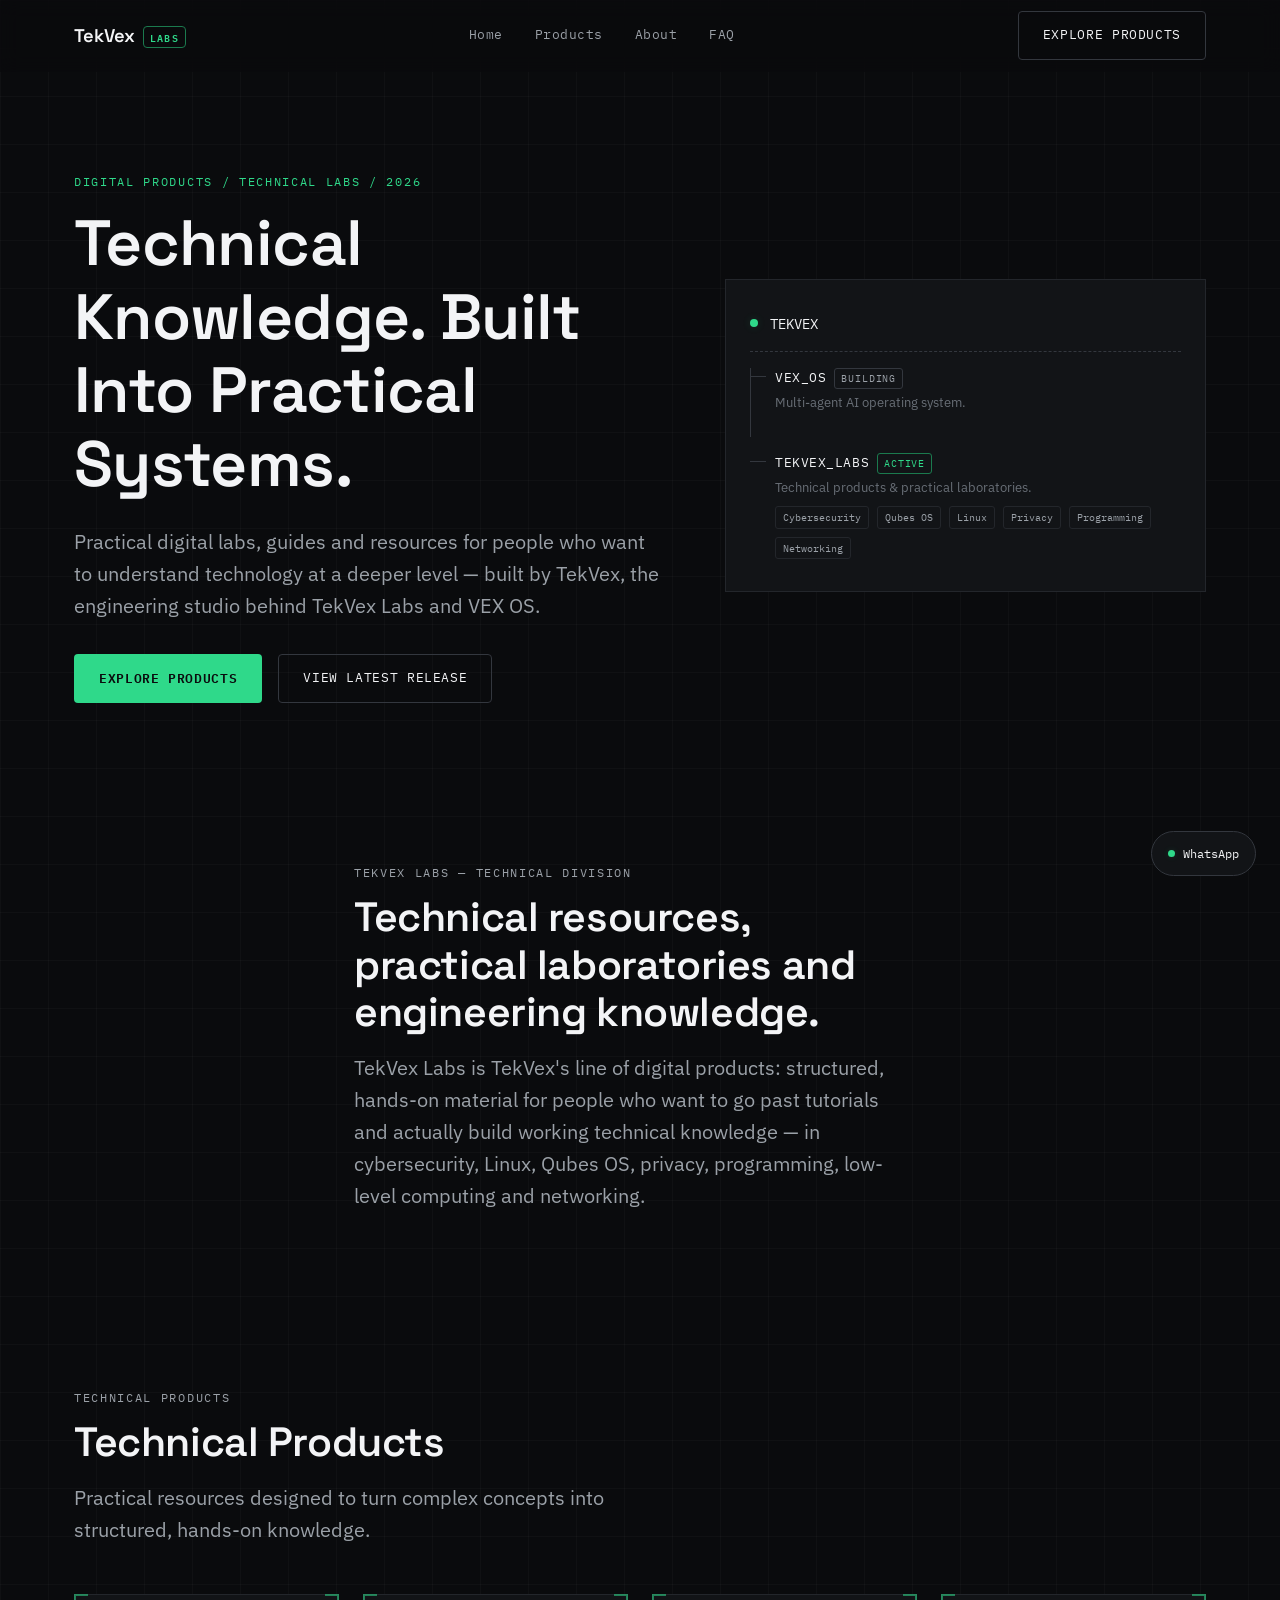
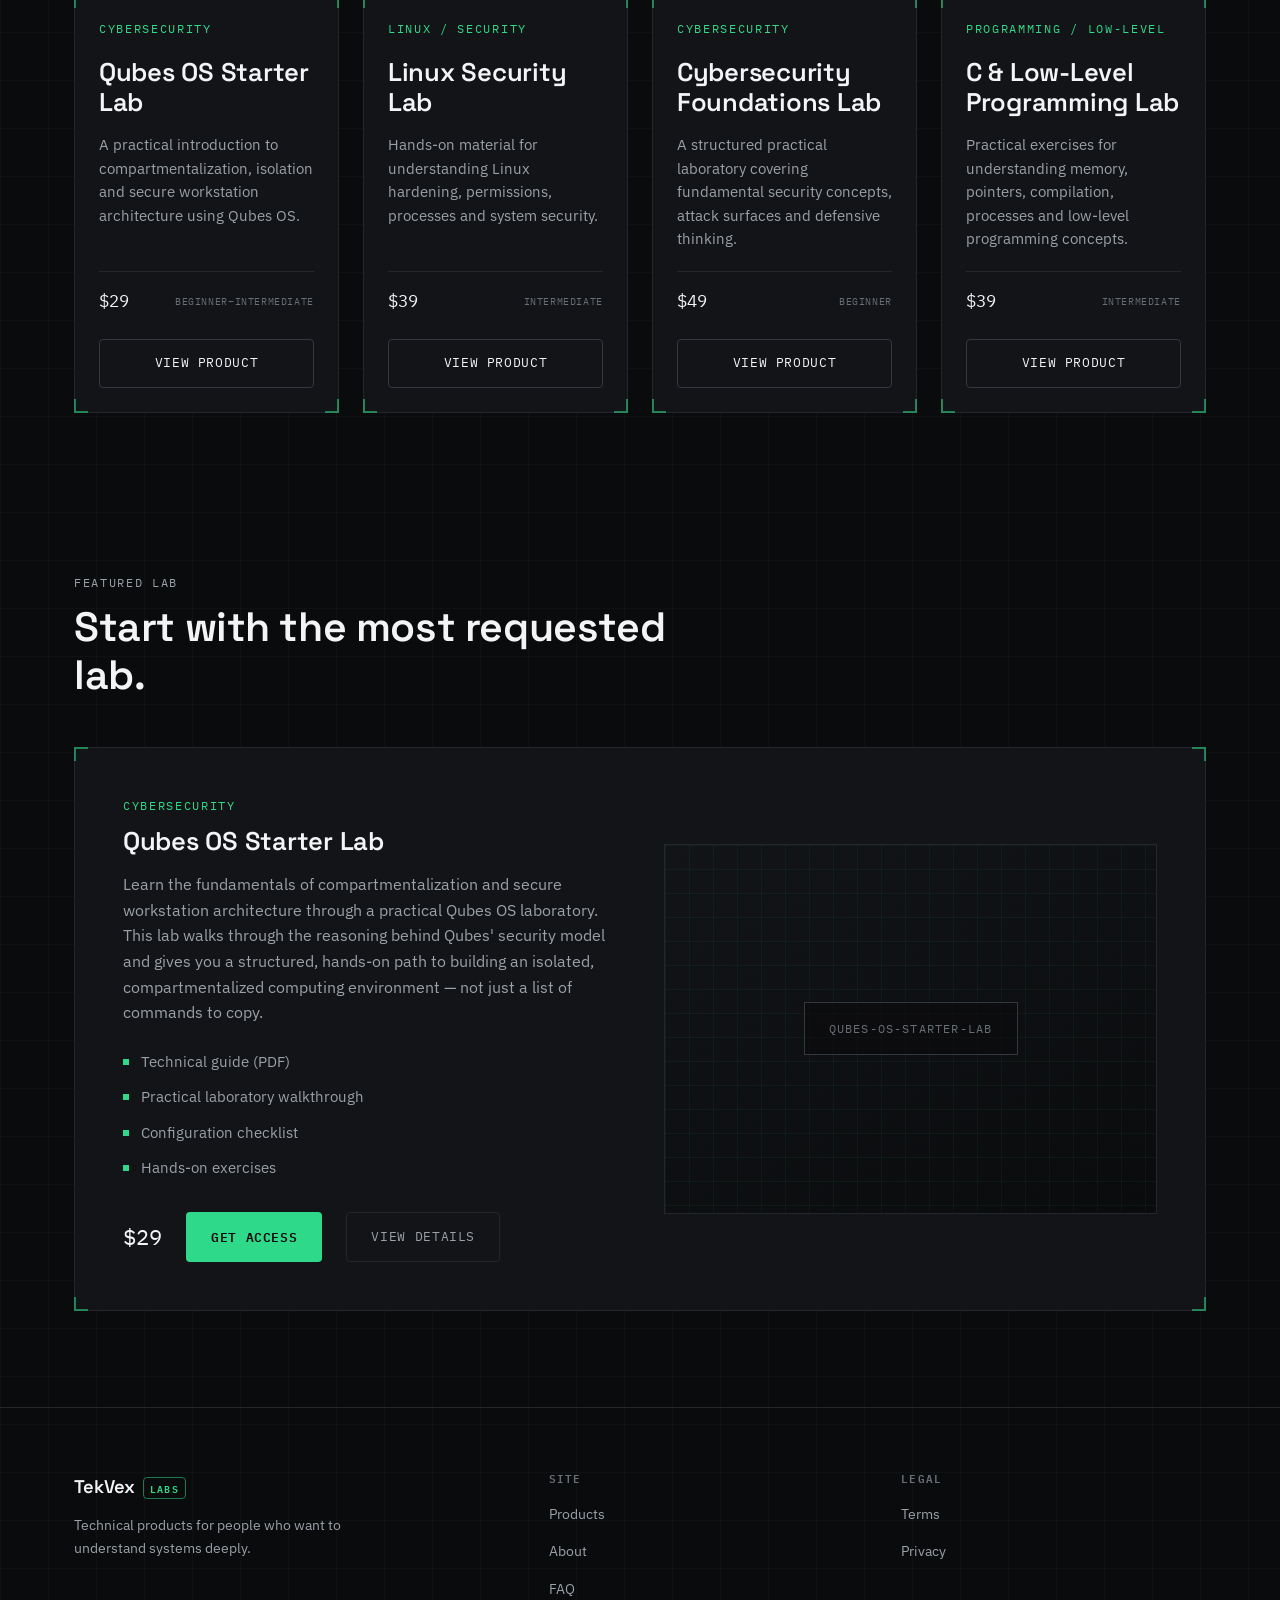
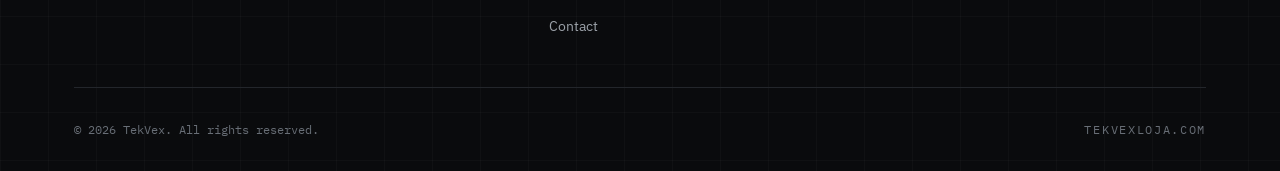
==== index.html @ ca8ab70e "Initial TekVex Labs site structure" ====
<!DOCTYPE html>
<html lang="en">
<head>
  <meta charset="UTF-8" />
  <meta name="viewport" content="width=device-width, initial-scale=1.0" />
  <title>TekVex — Technical Knowledge Built Into Practical Systems</title>
  <meta
    name="description"
    content="TekVex builds practical systems for engineers and technical professionals: TekVex Labs offers hands-on digital labs in cybersecurity, Qubes OS, Linux and low-level programming, alongside VEX OS, TekVex's multi-agent AI operating system."
  />
  <link rel="canonical" href="https://tekvexloja.com/" />

  <!-- Open Graph -->
  <meta property="og:type" content="website" />
  <meta property="og:site_name" content="TekVex" />
  <meta property="og:title" content="TekVex — Technical Knowledge Built Into Practical Systems" />
  <meta
    property="og:description"
    content="Practical digital labs, guides and resources for people who want to understand technology at a deeper level."
  />
  <meta property="og:url" content="https://tekvexloja.com/" />
  <meta property="og:image" content="https://tekvexloja.com/assets/og-cover.jpg" />

  <!-- Twitter / X -->
  <meta name="twitter:card" content="summary_large_image" />
  <meta name="twitter:title" content="TekVex — Technical Knowledge Built Into Practical Systems" />
  <meta
    name="twitter:description"
    content="Practical digital labs, guides and resources for people who want to understand technology at a deeper level."
  />
  <meta name="twitter:image" content="https://tekvexloja.com/assets/og-cover.jpg" />

  <link rel="icon" type="image/svg+xml" href="assets/favicon.svg" />

  <!-- Fonts: Space Grotesk (display), IBM Plex Sans (body), IBM Plex Mono (labels/data) -->
  <link rel="preconnect" href="https://fonts.googleapis.com" />
  <link rel="preconnect" href="https://fonts.gstatic.com" crossorigin />
  <link
    href="https://fonts.googleapis.com/css2?family=Space+Grotesk:wght@500;600;700&family=IBM+Plex+Sans:wght@400;500;600&family=IBM+Plex+Mono:wght@400;500&display=swap"
    rel="stylesheet"
  />

  <link rel="stylesheet" href="css/styles.css" />
</head>
<body>
  <a class="skip-link" href="#main-content">Skip to content</a>

  <!-- ============================= HEADER ============================= -->
  <header class="site-header">
    <div class="header-inner">
      <a href="index.html" class="brand" aria-label="TekVex home">
        TekVex <span class="brand-suffix">Labs</span>
      </a>

      <nav class="nav-desktop" aria-label="Primary">
        <a href="index.html">Home</a>
        <a href="products.html">Products</a>
        <a href="about.html">About</a>
        <a href="faq.html">FAQ</a>
      </nav>

      <div class="header-actions">
        <a href="products.html" class="btn btn-secondary">Explore Products</a>
        <button
          class="nav-toggle"
          aria-label="Toggle navigation menu"
          aria-expanded="false"
          aria-controls="nav-mobile"
        >
          <span></span><span></span><span></span>
        </button>
      </div>
    </div>

    <nav id="nav-mobile" class="nav-mobile" aria-label="Mobile">
      <a href="index.html">Home</a>
      <a href="products.html">Products</a>
      <a href="about.html">About</a>
      <a href="faq.html">FAQ</a>
      <a href="products.html" class="btn btn-primary btn-block" style="margin-top: 0.5rem">Explore Products</a>
    </nav>
  </header>

  <main id="main-content">
    <!-- ============================= HERO ============================= -->
    <section class="hero">
      <div class="container hero-inner">
        <div class="hero-copy">
          <span class="mono-label mono-label--accent">DIGITAL PRODUCTS / TECHNICAL LABS / 2026</span>
          <h1>Technical Knowledge. Built Into Practical Systems.</h1>
          <p class="lede">
            Practical digital labs, guides and resources for people who want to understand technology at a deeper
            level — built by TekVex, the engineering studio behind TekVex Labs and VEX OS.
          </p>
          <div class="hero-actions">
            <a href="products.html" class="btn btn-primary">Explore Products</a>
            <a href="#featured-lab" class="btn btn-secondary">View Latest Release</a>
          </div>
        </div>

        <!-- Ecosystem schematic: visualizes TekVex → VEX OS / TekVex Labs so
             VEX OS can be expanded later without reworking this component. -->
        <div class="schematic" aria-label="TekVex product ecosystem">
          <div class="schematic-root">
            <span class="dot" aria-hidden="true"></span>
            TEKVEX
          </div>
          <div class="schematic-branches">
            <div class="schematic-node">
              <div class="schematic-node-title">
                VEX_OS
                <span class="schematic-status is-building">Building</span>
              </div>
              <p class="schematic-node-desc">Multi-agent AI operating system.</p>
            </div>
            <div class="schematic-node">
              <div class="schematic-node-title">
                TEKVEX_LABS
                <span class="schematic-status">Active</span>
              </div>
              <p class="schematic-node-desc">Technical products &amp; practical laboratories.</p>
              <div class="schematic-tags">
                <span>Cybersecurity</span>
                <span>Qubes OS</span>
                <span>Linux</span>
                <span>Privacy</span>
                <span>Programming</span>
                <span>Networking</span>
              </div>
            </div>
          </div>
        </div>
      </div>
    </section>

    <!-- ========================= TEKVEX LABS INTRO ======================= -->
    <section class="section section--tight">
      <div class="container section-header">
        <span class="mono-label">TEKVEX LABS — TECHNICAL DIVISION</span>
        <h2>Technical resources, practical laboratories and engineering knowledge.</h2>
        <p class="lede">
          TekVex Labs is TekVex's line of digital products: structured, hands-on material for people who want to go
          past tutorials and actually build working technical knowledge — in cybersecurity, Linux, Qubes OS,
          privacy, programming, low-level computing and networking.
        </p>
      </div>
    </section>

    <!-- ============================ PRODUCTS ============================ -->
    <section class="section section--tight">
      <div class="container">
        <div class="section-header">
          <span class="mono-label">TECHNICAL PRODUCTS</span>
          <h2>Technical Products</h2>
          <p class="lede">Practical resources designed to turn complex concepts into structured, hands-on knowledge.</p>
        </div>

        <div class="grid product-grid" id="product-grid">
          <!-- Populated from js/products.js at runtime -->
        </div>
      </div>
    </section>

    <!-- ======================== FEATURED PRODUCT ========================= -->
    <section class="section" id="featured-lab">
      <div class="container">
        <div class="section-header">
          <span class="mono-label">FEATURED LAB</span>
          <h2>Start with the most requested lab.</h2>
        </div>

        <div class="bracket-frame featured-panel" id="featured-product">
          <!-- Populated from js/products.js at runtime -->
        </div>
      </div>
    </section>
  </main>

  <!-- ============================= FOOTER ============================= -->
  <footer class="site-footer">
    <div class="container">
      <div class="footer-grid">
        <div class="footer-brand">
          <a href="index.html" class="brand">TekVex <span class="brand-suffix">Labs</span></a>
          <p>Technical products for people who want to understand systems deeply.</p>
        </div>

        <div class="footer-col">
          <h4>Site</h4>
          <ul>
            <li><a href="products.html">Products</a></li>
            <li><a href="about.html">About</a></li>
            <li><a href="faq.html">FAQ</a></li>
            <li><a href="contact.html">Contact</a></li>
          </ul>
        </div>

        <div class="footer-col">
          <h4>Legal</h4>
          <ul>
            <li><a href="terms.html">Terms</a></li>
            <li><a href="privacy.html">Privacy</a></li>
          </ul>
        </div>
      </div>

      <div class="footer-bottom">
        <p>&copy; <span data-current-year>2026</span> TekVex. All rights reserved.</p>
        <p class="mono-label">TEKVEXLOJA.COM</p>
      </div>
    </div>
  </footer>

  <!-- WhatsApp contact — href/target/rel are set by main.js from the WHATSAPP_URL placeholder -->
  <a href="#" class="whatsapp-fab" data-whatsapp-trigger aria-label="Contact TekVex on WhatsApp">
    <span class="dot" aria-hidden="true"></span>
    <span>WhatsApp</span>
  </a>

  <script src="js/products.js"></script>
  <script src="js/main.js"></script>
  <script>
    /**
     * Homepage-only rendering: populates the product grid and the featured
     * product panel from TEKVEX_PRODUCTS (js/products.js). Kept inline and
     * page-scoped rather than in main.js, since this markup only exists on
     * the homepage.
     */
    (function () {
      "use strict";

      function renderProductGrid() {
        const grid = document.getElementById("product-grid");
        if (!grid || typeof TEKVEX_PRODUCTS === "undefined") return;

        const cardsHtml = TEKVEX_PRODUCTS.map(function (product) {
          return (
            '<article class="bracket-frame product-card">' +
            '<span class="corner tl" aria-hidden="true"></span>' +
            '<span class="corner tr" aria-hidden="true"></span>' +
            '<span class="corner bl" aria-hidden="true"></span>' +
            '<span class="corner br" aria-hidden="true"></span>' +
            '<div class="product-card-top">' +
            '<span class="mono-label mono-label--accent">' + product.category + "</span>" +
            "</div>" +
            "<h3>" + product.name + "</h3>" +
            "<p>" + product.shortDescription + "</p>" +
            '<div class="product-card-meta">' +
            '<span class="product-price">' + product.price + "</span>" +
            '<span class="product-level">' + product.level + "</span>" +
            "</div>" +
            '<a href="product.html?slug=' + product.slug + '" class="btn btn-secondary btn-block" style="margin-top:0.75rem" data-track-view="' + product.id + '">View Product</a>' +
            "</article>"
          );
        }).join("");

        grid.innerHTML = cardsHtml;

        // Fire a view_product event per card link (lightweight, no IntersectionObserver
        // needed for a first version — swap for a viewport-based trigger later if desired).
        grid.querySelectorAll("[data-track-view]").forEach(function (link) {
          link.addEventListener("click", function () {
            window.TekVexAnalytics.trackEvent("view_product", { id: link.getAttribute("data-track-view") });
          });
        });
      }

      function renderFeaturedProduct() {
        const panel = document.getElementById("featured-product");
        if (!panel || typeof getFeaturedProduct !== "function") return;

        const product = getFeaturedProduct();

        panel.innerHTML =
          '<span class="corner tl" aria-hidden="true"></span>' +
          '<span class="corner tr" aria-hidden="true"></span>' +
          '<span class="corner bl" aria-hidden="true"></span>' +
          '<span class="corner br" aria-hidden="true"></span>' +
          '<div class="featured-copy">' +
          '<span class="mono-label mono-label--accent">' + product.category + "</span>" +
          "<h3>" + product.name + "</h3>" +
          "<p>" + product.description + "</p>" +
          '<ul class="featured-list">' +
          product.included
            .slice(0, 4)
            .map(function (item) {
              return "<li>" + item + "</li>";
            })
            .join("") +
          "</ul>" +
          '<div class="featured-price-row">' +
          '<span class="product-price">' + product.price + "</span>" +
          '<a href="' +
          product.stripeCheckoutUrl +
          '" class="btn btn-primary" data-checkout-url="' +
          product.stripeCheckoutUrl +
          '" target="_blank" rel="noopener noreferrer">Get Access</a>' +
          '<a href="product.html?slug=' + product.slug + '" class="btn btn-ghost">View Details</a>' +
          "</div>" +
          "</div>" +
          '<div class="featured-visual" aria-hidden="true">' +
          '<span class="featured-visual-mark">' + product.slug + "</span>" +
          "</div>";

        // Re-bind the checkout button behavior for this dynamically-inserted button
        const checkoutBtn = panel.querySelector("[data-checkout-url]");
        if (checkoutBtn) {
          const url = checkoutBtn.getAttribute("data-checkout-url");
          if (!url || url === "STRIPE_CHECKOUT_URL_HERE") {
            checkoutBtn.setAttribute("aria-disabled", "true");
            checkoutBtn.setAttribute("title", "Checkout not yet configured");
            checkoutBtn.addEventListener("click", function (event) {
              event.preventDefault();
            });
          } else {
            checkoutBtn.addEventListener("click", function () {
              window.TekVexAnalytics.trackEvent("checkout_redirect", { url: url });
            });
          }
        }
      }

      document.addEventListener("DOMContentLoaded", function () {
        renderProductGrid();
        renderFeaturedProduct();
      });
    })();
  </script>
</body>
</html>
---- css/styles.css ----
/* =============================================================================
   TEKVEX — DESIGN SYSTEM
   -----------------------------------------------------------------------------
   Table of contents:
     1. Design tokens (color, type, spacing, radius, shadow)
     2. Reset & base
     3. Typography utilities
     4. Layout primitives (container, section, grid)
     5. Signature component: corner-bracket frame
     6. Header & navigation
     7. Buttons
     8. Hero + ecosystem schematic diagram
     9. Section headers (eyebrow + title)
    10. Product cards & product grid
    11. Featured product panel
    12. Footer
    13. Utilities
    14. Responsive breakpoints
    15. Accessibility (focus, reduced motion)
   ============================================================================= */

/* -----------------------------------------------------------------------------
   1. DESIGN TOKENS
   Palette: near-black ground, cool grays, single technical-green accent used
   sparingly. This mirrors the existing TekVex identity — do not introduce a
   second dominant hue (e.g. electric blue) without updating brand guidance.
----------------------------------------------------------------------------- */
:root {
  /* Surfaces */
  --ink: #0a0b0d;              /* page background */
  --surface: #121417;          /* card / panel background */
  --surface-raised: #191c20;   /* hovered / elevated surface */
  --border: #23262b;           /* default hairline border */
  --border-strong: #33373e;    /* emphasized border */

  /* Text */
  --paper: #f3f4f6;            /* primary text */
  --fog: #9ba1a8;               /* secondary text */
  --fog-dim: #686e76;           /* tertiary / disabled text */

  /* Accent — technical green, used sparingly, never as a dominant fill */
  --signal: #2fd98a;
  --signal-strong: #3cf29c;
  --signal-dim: #1b7a4e;
  --signal-glow: rgba(47, 217, 138, 0.14);

  /* Type */
  --font-display: "Space Grotesk", "Segoe UI", sans-serif;
  --font-body: "IBM Plex Sans", "Segoe UI", sans-serif;
  --font-mono: "IBM Plex Mono", "SFMono-Regular", Consolas, monospace;

  /* Spacing scale */
  --space-1: 0.25rem;
  --space-2: 0.5rem;
  --space-3: 0.75rem;
  --space-4: 1rem;
  --space-6: 1.5rem;
  --space-8: 2rem;
  --space-12: 3rem;
  --space-16: 4rem;
  --space-24: 6rem;
  --space-32: 8rem;

  /* Layout */
  --container-max: 1180px;
  --radius-sm: 4px;
  --radius-md: 8px;
  --header-height: 72px;

  /* Motion */
  --ease: cubic-bezier(0.22, 1, 0.36, 1);
  --duration-fast: 150ms;
  --duration-base: 280ms;
}

/* -----------------------------------------------------------------------------
   2. RESET & BASE
----------------------------------------------------------------------------- */
*,
*::before,
*::after {
  box-sizing: border-box;
  margin: 0;
  padding: 0;
}

html {
  -webkit-text-size-adjust: 100%;
  scroll-behavior: smooth;
}

body {
  background-color: var(--ink);
  color: var(--paper);
  font-family: var(--font-body);
  font-size: 16px;
  line-height: 1.6;
  -webkit-font-smoothing: antialiased;
  -moz-osx-font-smoothing: grayscale;
  overflow-x: hidden;

  /* Subtle "blueprint" texture: two faint hairline grids. Kept extremely
     low-opacity so it reads as material, not decoration. */
  background-image: linear-gradient(rgba(255, 255, 255, 0.025) 1px, transparent 1px),
    linear-gradient(90deg, rgba(255, 255, 255, 0.025) 1px, transparent 1px);
  background-size: 48px 48px;
}

img,
svg {
  display: block;
  max-width: 100%;
}

a {
  color: inherit;
  text-decoration: none;
}

button {
  font-family: inherit;
  cursor: pointer;
}

ul {
  list-style: none;
}

/* -----------------------------------------------------------------------------
   3. TYPOGRAPHY
----------------------------------------------------------------------------- */
h1,
h2,
h3,
h4 {
  font-family: var(--font-display);
  font-weight: 600;
  line-height: 1.15;
  letter-spacing: -0.01em;
  color: var(--paper);
}

h1 {
  font-size: clamp(2.4rem, 5vw, 4.2rem);
}

h2 {
  font-size: clamp(1.9rem, 3.2vw, 2.75rem);
}

h3 {
  font-size: clamp(1.25rem, 2vw, 1.6rem);
}

p {
  color: var(--fog);
}

.lede {
  font-size: clamp(1.05rem, 1.6vw, 1.25rem);
  color: var(--fog);
  max-width: 46ch;
}

/* Monospace "system" label — used for eyebrows, nav, prices, tags */
.mono-label {
  font-family: var(--font-mono);
  font-size: 0.75rem;
  letter-spacing: 0.14em;
  text-transform: uppercase;
  color: var(--fog);
}

.mono-label--accent {
  color: var(--signal);
}

/* -----------------------------------------------------------------------------
   4. LAYOUT PRIMITIVES
----------------------------------------------------------------------------- */
.container {
  width: 100%;
  max-width: var(--container-max);
  margin-inline: auto;
  padding-inline: var(--space-6);
}

.section {
  padding-block: var(--space-24);
}

.section--tight {
  padding-block: var(--space-16);
}

.grid {
  display: grid;
  gap: var(--space-6);
}

/* -----------------------------------------------------------------------------
   5. SIGNATURE COMPONENT — CORNER-BRACKET FRAME
   The recurring visual device across the site: four small L-shaped brackets
   at the corners of a panel, referencing engineering schematics / targeting
   overlays rather than a generic rounded card with a shadow.
----------------------------------------------------------------------------- */
.bracket-frame {
  position: relative;
  border: 1px solid var(--border);
  background-color: var(--surface);
  transition: border-color var(--duration-base) var(--ease), background-color var(--duration-base) var(--ease);
}

.bracket-frame:hover {
  border-color: var(--border-strong);
  background-color: var(--surface-raised);
}

.corner {
  position: absolute;
  width: 14px;
  height: 14px;
  pointer-events: none;
  opacity: 0.55;
  transition: opacity var(--duration-base) var(--ease);
}

.bracket-frame:hover .corner {
  opacity: 1;
}

.corner.tl {
  top: -1px;
  left: -1px;
  border-top: 2px solid var(--signal);
  border-left: 2px solid var(--signal);
}

.corner.tr {
  top: -1px;
  right: -1px;
  border-top: 2px solid var(--signal);
  border-right: 2px solid var(--signal);
}

.corner.bl {
  bottom: -1px;
  left: -1px;
  border-bottom: 2px solid var(--signal);
  border-left: 2px solid var(--signal);
}

.corner.br {
  bottom: -1px;
  right: -1px;
  border-bottom: 2px solid var(--signal);
  border-right: 2px solid var(--signal);
}

/* -----------------------------------------------------------------------------
   6. HEADER & NAVIGATION
----------------------------------------------------------------------------- */
.site-header {
  position: fixed;
  inset-inline: 0;
  top: 0;
  height: var(--header-height);
  z-index: 100;
  display: flex;
  align-items: center;
  background-color: rgba(10, 11, 13, 0.72);
  backdrop-filter: blur(10px);
  -webkit-backdrop-filter: blur(10px);
  border-bottom: 1px solid transparent;
  transition: border-color var(--duration-base) var(--ease), background-color var(--duration-base) var(--ease);
}

.site-header.is-scrolled {
  border-bottom-color: var(--border);
  background-color: rgba(10, 11, 13, 0.92);
}

.header-inner {
  width: 100%;
  max-width: var(--container-max);
  margin-inline: auto;
  padding-inline: var(--space-6);
  display: flex;
  align-items: center;
  justify-content: space-between;
}

.brand {
  display: flex;
  align-items: baseline;
  gap: var(--space-2);
  font-family: var(--font-display);
  font-weight: 600;
  font-size: 1.15rem;
  color: var(--paper);
}

.brand span.brand-suffix {
  font-family: var(--font-mono);
  font-size: 0.65rem;
  letter-spacing: 0.12em;
  color: var(--signal);
  text-transform: uppercase;
  border: 1px solid var(--signal-dim);
  padding: 2px 6px;
  border-radius: var(--radius-sm);
}

.nav-desktop {
  display: flex;
  align-items: center;
  gap: var(--space-8);
}

.nav-desktop a {
  font-family: var(--font-mono);
  font-size: 0.8rem;
  letter-spacing: 0.04em;
  color: var(--fog);
  position: relative;
  padding-block: var(--space-1);
  transition: color var(--duration-fast) var(--ease);
}

.nav-desktop a:hover,
.nav-desktop a:focus-visible {
  color: var(--paper);
}

.nav-desktop a::after {
  content: "";
  position: absolute;
  left: 0;
  bottom: -4px;
  width: 0;
  height: 1px;
  background-color: var(--signal);
  transition: width var(--duration-base) var(--ease);
}

.nav-desktop a:hover::after,
.nav-desktop a:focus-visible::after {
  width: 100%;
}

.header-actions {
  display: flex;
  align-items: center;
  gap: var(--space-4);
}

/* Mobile hamburger */
.nav-toggle {
  display: none;
  flex-direction: column;
  justify-content: center;
  gap: 5px;
  width: 40px;
  height: 40px;
  background: none;
  border: 1px solid var(--border);
  border-radius: var(--radius-sm);
}

.nav-toggle span {
  display: block;
  width: 18px;
  height: 1.5px;
  margin-inline: auto;
  background-color: var(--paper);
  transition: transform var(--duration-base) var(--ease), opacity var(--duration-base) var(--ease);
}

.nav-toggle[aria-expanded="true"] span:nth-child(1) {
  transform: translateY(6.5px) rotate(45deg);
}
.nav-toggle[aria-expanded="true"] span:nth-child(2) {
  opacity: 0;
}
.nav-toggle[aria-expanded="true"] span:nth-child(3) {
  transform: translateY(-6.5px) rotate(-45deg);
}

.nav-mobile {
  position: fixed;
  top: var(--header-height);
  inset-inline: 0;
  background-color: var(--ink);
  border-bottom: 1px solid var(--border);
  padding: var(--space-6);
  display: flex;
  flex-direction: column;
  gap: var(--space-4);
  transform: translateY(-8px);
  opacity: 0;
  visibility: hidden;
  transition: transform var(--duration-base) var(--ease), opacity var(--duration-base) var(--ease),
    visibility var(--duration-base) var(--ease);
  z-index: 99;
}

.nav-mobile.is-open {
  transform: translateY(0);
  opacity: 1;
  visibility: visible;
}

.nav-mobile a {
  font-family: var(--font-mono);
  font-size: 0.95rem;
  color: var(--paper);
  padding-block: var(--space-3);
  border-bottom: 1px solid var(--border);
}

/* -----------------------------------------------------------------------------
   7. BUTTONS
----------------------------------------------------------------------------- */
.btn {
  display: inline-flex;
  align-items: center;
  justify-content: center;
  gap: var(--space-2);
  font-family: var(--font-mono);
  font-size: 0.8rem;
  letter-spacing: 0.05em;
  text-transform: uppercase;
  padding: 0.85rem 1.5rem;
  border-radius: var(--radius-sm);
  border: 1px solid transparent;
  transition: background-color var(--duration-base) var(--ease), border-color var(--duration-base) var(--ease),
    color var(--duration-base) var(--ease), transform var(--duration-fast) var(--ease);
  white-space: nowrap;
}

.btn:active {
  transform: translateY(1px);
}

.btn-primary {
  background-color: var(--signal);
  color: var(--ink);
  font-weight: 600;
}

.btn-primary:hover,
.btn-primary:focus-visible {
  background-color: var(--signal-strong);
}

.btn-secondary {
  background-color: transparent;
  color: var(--paper);
  border-color: var(--border-strong);
}

.btn-secondary:hover,
.btn-secondary:focus-visible {
  border-color: var(--signal);
  color: var(--signal);
}

.btn-ghost {
  background-color: transparent;
  color: var(--fog);
  border-color: var(--border);
}

.btn-ghost:hover,
.btn-ghost:focus-visible {
  color: var(--paper);
  border-color: var(--border-strong);
}

.btn-block {
  width: 100%;
}

/* -----------------------------------------------------------------------------
   8. HERO + ECOSYSTEM SCHEMATIC DIAGRAM
----------------------------------------------------------------------------- */
.hero {
  padding-top: calc(var(--header-height) + var(--space-24));
  padding-bottom: var(--space-24);
  position: relative;
}

.hero-inner {
  display: grid;
  grid-template-columns: 1.1fr 0.9fr;
  gap: var(--space-16);
  align-items: center;
}

.hero-copy .mono-label {
  display: inline-block;
  margin-bottom: var(--space-4);
}

.hero-copy h1 {
  margin-bottom: var(--space-6);
}

.hero-copy .lede {
  margin-bottom: var(--space-8);
  max-width: 52ch;
}

.hero-actions {
  display: flex;
  gap: var(--space-4);
  flex-wrap: wrap;
}

/* Opening state for the hero — respects reduced-motion via JS/CSS below */
.hero-copy > * {
  opacity: 0;
  transform: translateY(10px);
  animation: hero-in var(--duration-base) var(--ease) forwards;
}
.hero-copy .mono-label { animation-delay: 0ms; }
.hero-copy h1 { animation-delay: 80ms; }
.hero-copy .lede { animation-delay: 160ms; }
.hero-copy .hero-actions { animation-delay: 240ms; }

@keyframes hero-in {
  to {
    opacity: 1;
    transform: translateY(0);
  }
}

/* --- Ecosystem schematic: TEKVEX → VEX OS / TEKVEX LABS ------------------ */
.schematic {
  border: 1px solid var(--border);
  background-color: var(--surface);
  padding: var(--space-8) var(--space-6);
  position: relative;
}

.schematic-root {
  display: flex;
  align-items: center;
  gap: var(--space-3);
  font-family: var(--font-mono);
  font-size: 0.9rem;
  color: var(--paper);
  padding-bottom: var(--space-4);
  margin-bottom: var(--space-4);
  border-bottom: 1px dashed var(--border-strong);
}

.schematic-root .dot {
  width: 8px;
  height: 8px;
  border-radius: 50%;
  background-color: var(--signal);
  box-shadow: 0 0 8px var(--signal-glow);
}

.schematic-branches {
  display: flex;
  flex-direction: column;
  gap: var(--space-4);
}

.schematic-node {
  padding-left: var(--space-6);
  position: relative;
  border-left: 1px solid var(--border-strong);
  padding-bottom: var(--space-4);
}

.schematic-node:last-child {
  border-left-color: transparent;
  padding-bottom: 0;
}

.schematic-node::before {
  content: "";
  position: absolute;
  top: 8px;
  left: -1px;
  width: var(--space-4);
  height: 1px;
  background-color: var(--border-strong);
}

.schematic-node-title {
  font-family: var(--font-mono);
  font-size: 0.8rem;
  letter-spacing: 0.04em;
  color: var(--paper);
  display: flex;
  align-items: center;
  gap: var(--space-2);
  margin-bottom: var(--space-1);
}

.schematic-status {
  font-size: 0.65rem;
  letter-spacing: 0.08em;
  text-transform: uppercase;
  padding: 1px 6px;
  border-radius: 3px;
  border: 1px solid var(--signal-dim);
  color: var(--signal);
}

.schematic-status.is-building {
  border-color: var(--border-strong);
  color: var(--fog);
}

.schematic-node-desc {
  font-size: 0.8rem;
  color: var(--fog-dim);
  margin-bottom: var(--space-2);
}

.schematic-tags {
  display: flex;
  flex-wrap: wrap;
  gap: var(--space-2);
}

.schematic-tags span {
  font-family: var(--font-mono);
  font-size: 0.65rem;
  color: var(--fog);
  border: 1px solid var(--border);
  padding: 2px 7px;
  border-radius: 3px;
}

/* -----------------------------------------------------------------------------
   9. SECTION HEADERS
----------------------------------------------------------------------------- */
.section-header {
  max-width: 62ch;
  margin-bottom: var(--space-12);
}

.section-header .mono-label {
  display: block;
  margin-bottom: var(--space-3);
}

.section-header h2 {
  margin-bottom: var(--space-4);
}

/* -----------------------------------------------------------------------------
   10. PRODUCT CARDS & GRID
----------------------------------------------------------------------------- */
.product-grid {
  grid-template-columns: repeat(auto-fit, minmax(260px, 1fr));
}

.product-card {
  padding: var(--space-6);
  display: flex;
  flex-direction: column;
  gap: var(--space-3);
  height: 100%;
}

.product-card-top {
  display: flex;
  justify-content: space-between;
  align-items: flex-start;
  gap: var(--space-2);
}

.product-card h3 {
  margin: var(--space-2) 0 var(--space-1);
}

.product-card p {
  font-size: 0.92rem;
  flex-grow: 1;
}

.product-card-meta {
  display: flex;
  justify-content: space-between;
  align-items: center;
  padding-top: var(--space-4);
  margin-top: var(--space-2);
  border-top: 1px solid var(--border);
}

.product-price {
  font-family: var(--font-mono);
  font-size: 1.05rem;
  color: var(--paper);
}

.product-level {
  font-family: var(--font-mono);
  font-size: 0.65rem;
  letter-spacing: 0.06em;
  text-transform: uppercase;
  color: var(--fog-dim);
}

/* -----------------------------------------------------------------------------
   11. FEATURED PRODUCT PANEL
----------------------------------------------------------------------------- */
.featured-panel {
  padding: var(--space-12);
  display: grid;
  grid-template-columns: 1fr 1fr;
  gap: var(--space-12);
  align-items: center;
}

.featured-copy .mono-label {
  margin-bottom: var(--space-3);
  display: block;
}

.featured-copy h3 {
  margin-bottom: var(--space-4);
}

.featured-copy p {
  margin-bottom: var(--space-6);
}

.featured-list {
  display: flex;
  flex-direction: column;
  gap: var(--space-3);
  margin-bottom: var(--space-8);
}

.featured-list li {
  display: flex;
  align-items: baseline;
  gap: var(--space-3);
  font-size: 0.92rem;
  color: var(--fog);
}

.featured-list li::before {
  content: "";
  width: 6px;
  height: 6px;
  background-color: var(--signal);
  flex-shrink: 0;
  transform: translateY(-2px);
}

.featured-price-row {
  display: flex;
  align-items: center;
  gap: var(--space-6);
  flex-wrap: wrap;
}

.featured-price-row .product-price {
  font-size: 1.4rem;
}

.featured-visual {
  border: 1px solid var(--border);
  background: linear-gradient(155deg, var(--surface) 0%, var(--ink) 100%);
  aspect-ratio: 4 / 3;
  position: relative;
  display: flex;
  align-items: center;
  justify-content: center;
  overflow: hidden;
}

.featured-visual::before {
  content: "";
  position: absolute;
  inset: 0;
  background-image: linear-gradient(rgba(47, 217, 138, 0.06) 1px, transparent 1px),
    linear-gradient(90deg, rgba(47, 217, 138, 0.06) 1px, transparent 1px);
  background-size: 24px 24px;
}

.featured-visual-mark {
  font-family: var(--font-mono);
  font-size: 0.75rem;
  color: var(--fog-dim);
  letter-spacing: 0.1em;
  text-transform: uppercase;
  z-index: 1;
  border: 1px solid var(--border-strong);
  padding: var(--space-4) var(--space-6);
  background-color: rgba(10, 11, 13, 0.6);
}

/* -----------------------------------------------------------------------------
   12. FOOTER
----------------------------------------------------------------------------- */
.site-footer {
  border-top: 1px solid var(--border);
  padding-block: var(--space-16) var(--space-8);
}

.footer-grid {
  display: grid;
  grid-template-columns: 1.4fr 1fr 1fr;
  gap: var(--space-12);
  margin-bottom: var(--space-12);
}

.footer-brand .brand {
  margin-bottom: var(--space-3);
}

.footer-brand p {
  font-size: 0.9rem;
  max-width: 34ch;
}

.footer-col h4 {
  font-family: var(--font-mono);
  font-size: 0.7rem;
  letter-spacing: 0.1em;
  text-transform: uppercase;
  color: var(--fog-dim);
  margin-bottom: var(--space-4);
}

.footer-col ul {
  display: flex;
  flex-direction: column;
  gap: var(--space-3);
}

.footer-col a {
  font-size: 0.9rem;
  color: var(--fog);
  transition: color var(--duration-fast) var(--ease);
}

.footer-col a:hover,
.footer-col a:focus-visible {
  color: var(--paper);
}

.footer-bottom {
  display: flex;
  justify-content: space-between;
  align-items: center;
  padding-top: var(--space-8);
  border-top: 1px solid var(--border);
  flex-wrap: wrap;
  gap: var(--space-4);
}

.footer-bottom p {
  font-family: var(--font-mono);
  font-size: 0.75rem;
  color: var(--fog-dim);
}

/* -----------------------------------------------------------------------------
   13. UTILITIES
----------------------------------------------------------------------------- */
.sr-only {
  position: absolute;
  width: 1px;
  height: 1px;
  padding: 0;
  margin: -1px;
  overflow: hidden;
  clip: rect(0, 0, 0, 0);
  white-space: nowrap;
  border: 0;
}

.skip-link {
  position: absolute;
  top: -48px;
  left: var(--space-4);
  background-color: var(--signal);
  color: var(--ink);
  padding: var(--space-3) var(--space-4);
  border-radius: var(--radius-sm);
  z-index: 200;
  font-family: var(--font-mono);
  font-size: 0.8rem;
  transition: top var(--duration-base) var(--ease);
}

.skip-link:focus {
  top: var(--space-4);
}

.whatsapp-fab {
  position: fixed;
  right: var(--space-6);
  bottom: var(--space-6);
  z-index: 90;
  display: flex;
  align-items: center;
  gap: var(--space-2);
  background-color: var(--surface);
  border: 1px solid var(--border-strong);
  padding: var(--space-3) var(--space-4);
  border-radius: 999px;
  font-family: var(--font-mono);
  font-size: 0.75rem;
  color: var(--paper);
  transition: border-color var(--duration-base) var(--ease), background-color var(--duration-base) var(--ease);
}

.whatsapp-fab:hover,
.whatsapp-fab:focus-visible {
  border-color: var(--signal);
  background-color: var(--surface-raised);
}

.whatsapp-fab .dot {
  width: 7px;
  height: 7px;
  border-radius: 50%;
  background-color: var(--signal);
  box-shadow: 0 0 6px var(--signal-glow);
}

/* -----------------------------------------------------------------------------
   14. RESPONSIVE BREAKPOINTS
----------------------------------------------------------------------------- */
@media (max-width: 960px) {
  .hero-inner {
    grid-template-columns: 1fr;
    gap: var(--space-12);
  }

  .featured-panel {
    grid-template-columns: 1fr;
    padding: var(--space-8);
  }

  .featured-visual {
    order: -1;
    aspect-ratio: 16 / 9;
  }

  .footer-grid {
    grid-template-columns: 1fr 1fr;
  }

  .footer-brand {
    grid-column: 1 / -1;
  }
}

@media (max-width: 720px) {
  .nav-desktop,
  .header-actions .btn-secondary {
    display: none;
  }

  .nav-toggle {
    display: flex;
  }

  .section {
    padding-block: var(--space-16);
  }

  .footer-grid {
    grid-template-columns: 1fr;
    gap: var(--space-8);
  }

  .whatsapp-fab span:not(.dot) {
    display: none;
  }

  .whatsapp-fab {
    padding: var(--space-3);
  }
}

@media (max-width: 520px) {
  .container {
    padding-inline: var(--space-4);
  }

  .hero {
    padding-top: calc(var(--header-height) + var(--space-12));
  }

  .hero-actions .btn {
    width: 100%;
  }
}

/* -----------------------------------------------------------------------------
   15. ACCESSIBILITY
----------------------------------------------------------------------------- */
:focus-visible {
  outline: 2px solid var(--signal);
  outline-offset: 2px;
}

@media (prefers-reduced-motion: reduce) {
  html {
    scroll-behavior: auto;
  }

  *,
  *::before,
  *::after {
    animation-duration: 0.001ms !important;
    animation-iteration-count: 1 !important;
    transition-duration: 0.001ms !important;
  }

  .hero-copy > * {
    opacity: 1;
    transform: none;
  }
}
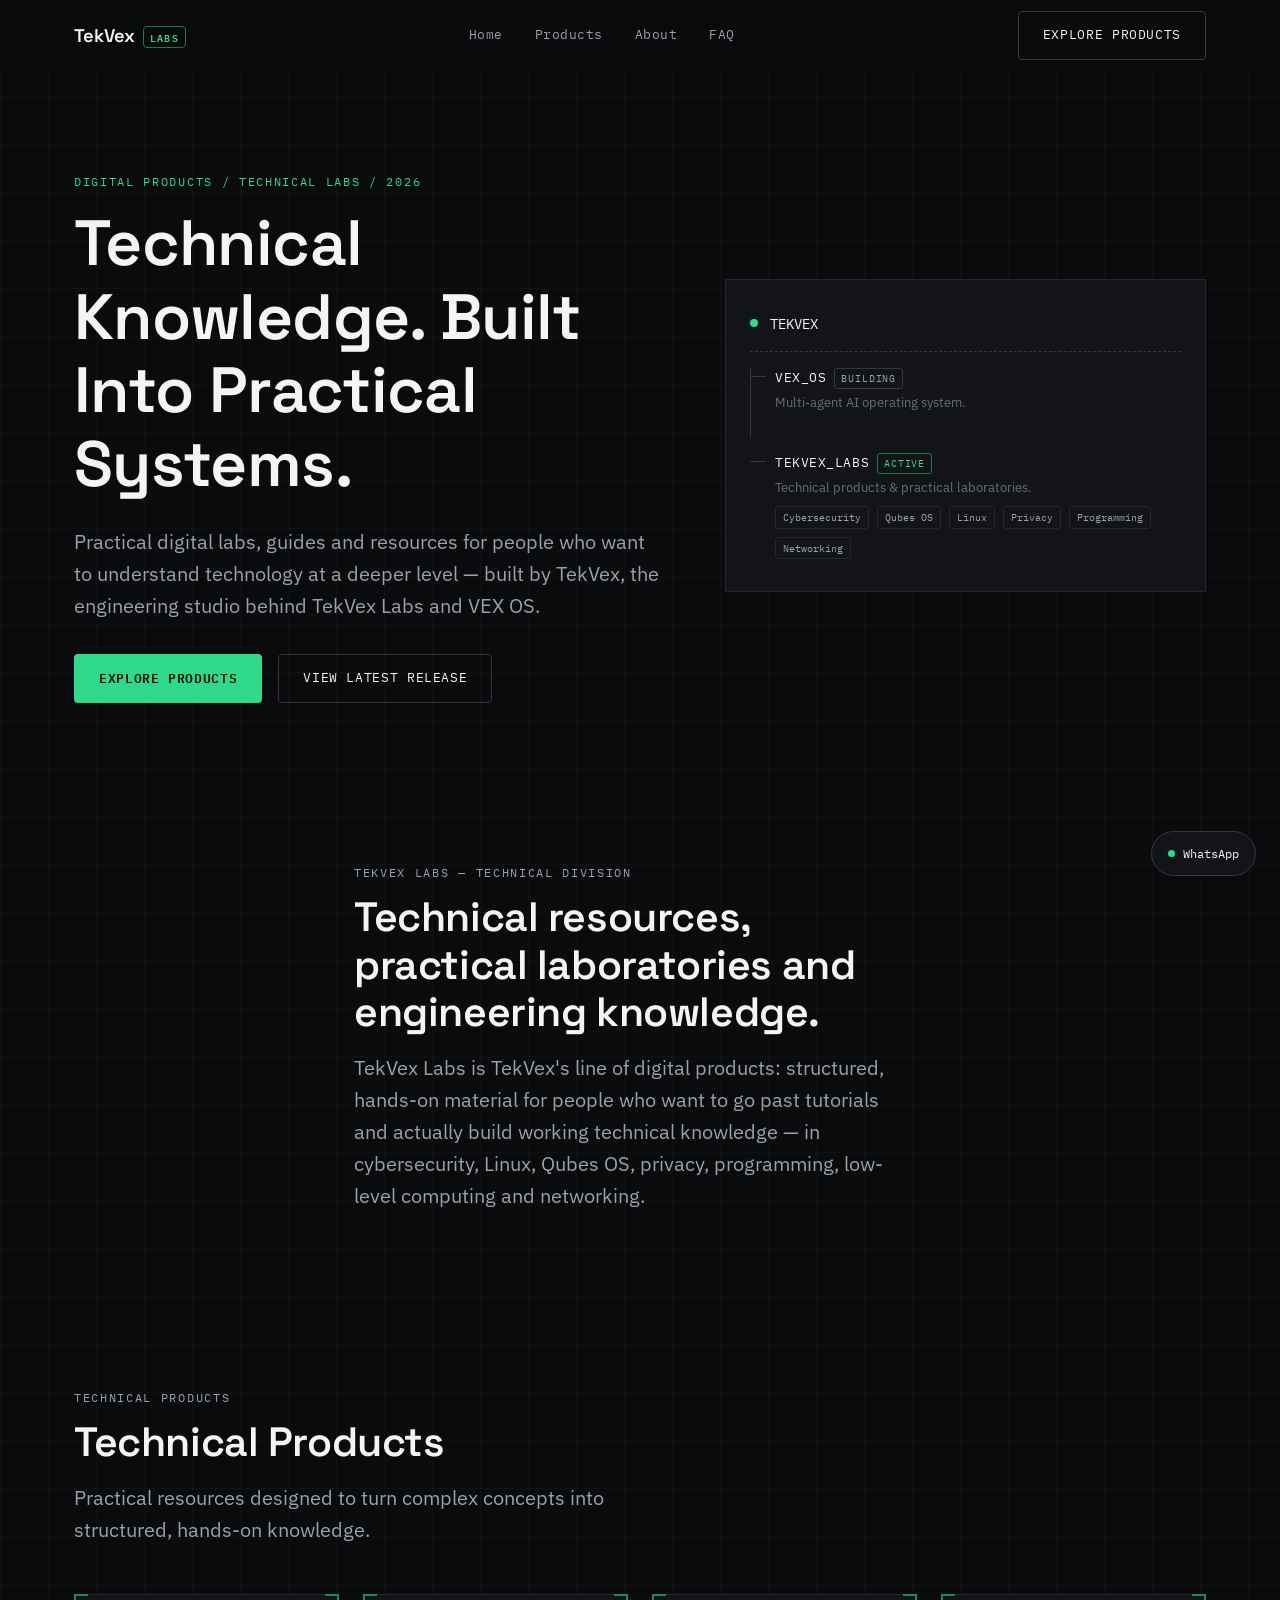
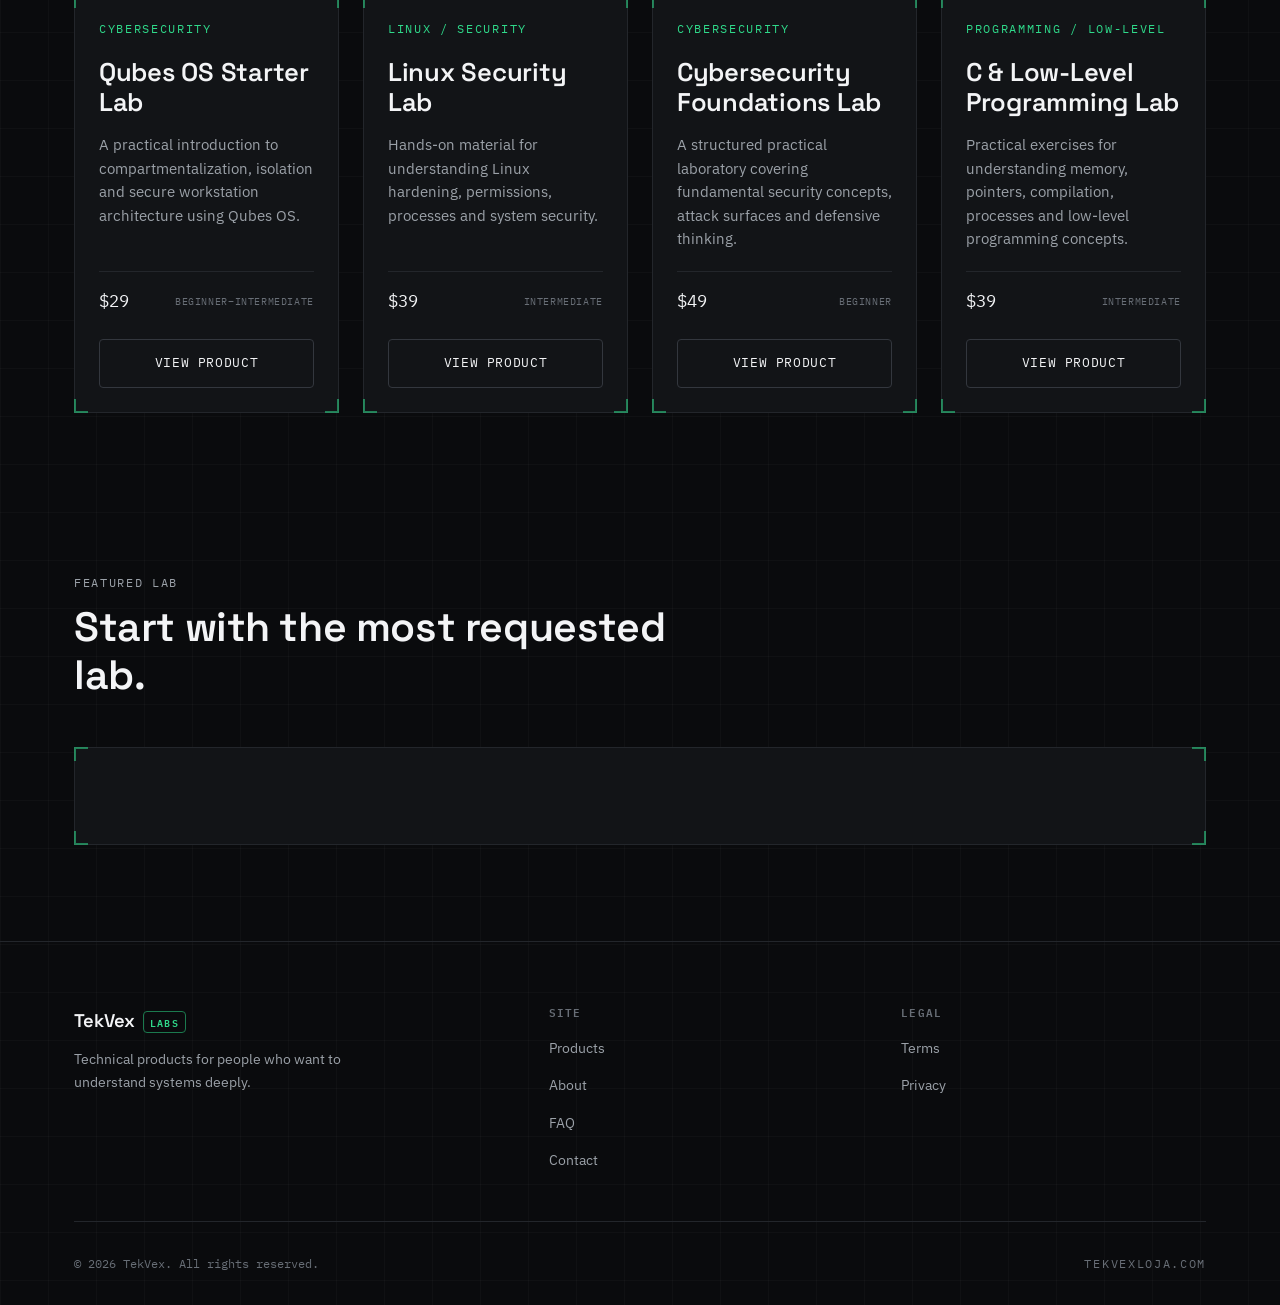
==== commit b27f6bc2: "security: remove inline catalog scripts for strict CSP" ====
--- a/index.html
+++ b/index.html
@@ -217,114 +217,9 @@
     <span>WhatsApp</span>
   </a>
 
-  <script src="js/products.js"></script>
-  <script src="js/main.js"></script>
-  <script>
-    /**
-     * Homepage-only rendering: populates the product grid and the featured
-     * product panel from TEKVEX_PRODUCTS (js/products.js). Kept inline and
-     * page-scoped rather than in main.js, since this markup only exists on
-     * the homepage.
-     */
-    (function () {
-      "use strict";
-
-      function renderProductGrid() {
-        const grid = document.getElementById("product-grid");
-        if (!grid || typeof TEKVEX_PRODUCTS === "undefined") return;
-
-        const cardsHtml = TEKVEX_PRODUCTS.map(function (product) {
-          return (
-            '<article class="bracket-frame product-card">' +
-            '<span class="corner tl" aria-hidden="true"></span>' +
-            '<span class="corner tr" aria-hidden="true"></span>' +
-            '<span class="corner bl" aria-hidden="true"></span>' +
-            '<span class="corner br" aria-hidden="true"></span>' +
-            '<div class="product-card-top">' +
-            '<span class="mono-label mono-label--accent">' + product.category + "</span>" +
-            "</div>" +
-            "<h3>" + product.name + "</h3>" +
-            "<p>" + product.shortDescription + "</p>" +
-            '<div class="product-card-meta">' +
-            '<span class="product-price">' + product.price + "</span>" +
-            '<span class="product-level">' + product.level + "</span>" +
-            "</div>" +
-            '<a href="product.html?slug=' + product.slug + '" class="btn btn-secondary btn-block" style="margin-top:0.75rem" data-track-view="' + product.id + '">View Product</a>' +
-            "</article>"
-          );
-        }).join("");
-
-        grid.innerHTML = cardsHtml;
-
-        // Fire a view_product event per card link (lightweight, no IntersectionObserver
-        // needed for a first version — swap for a viewport-based trigger later if desired).
-        grid.querySelectorAll("[data-track-view]").forEach(function (link) {
-          link.addEventListener("click", function () {
-            window.TekVexAnalytics.trackEvent("view_product", { id: link.getAttribute("data-track-view") });
-          });
-        });
-      }
-
-      function renderFeaturedProduct() {
-        const panel = document.getElementById("featured-product");
-        if (!panel || typeof getFeaturedProduct !== "function") return;
-
-        const product = getFeaturedProduct();
-
-        panel.innerHTML =
-          '<span class="corner tl" aria-hidden="true"></span>' +
-          '<span class="corner tr" aria-hidden="true"></span>' +
-          '<span class="corner bl" aria-hidden="true"></span>' +
-          '<span class="corner br" aria-hidden="true"></span>' +
-          '<div class="featured-copy">' +
-          '<span class="mono-label mono-label--accent">' + product.category + "</span>" +
-          "<h3>" + product.name + "</h3>" +
-          "<p>" + product.description + "</p>" +
-          '<ul class="featured-list">' +
-          product.included
-            .slice(0, 4)
-            .map(function (item) {
-              return "<li>" + item + "</li>";
-            })
-            .join("") +
-          "</ul>" +
-          '<div class="featured-price-row">' +
-          '<span class="product-price">' + product.price + "</span>" +
-          '<a href="' +
-          product.stripeCheckoutUrl +
-          '" class="btn btn-primary" data-checkout-url="' +
-          product.stripeCheckoutUrl +
-          '" target="_blank" rel="noopener noreferrer">Get Access</a>' +
-          '<a href="product.html?slug=' + product.slug + '" class="btn btn-ghost">View Details</a>' +
-          "</div>" +
-          "</div>" +
-          '<div class="featured-visual" aria-hidden="true">' +
-          '<span class="featured-visual-mark">' + product.slug + "</span>" +
-          "</div>";
-
-        // Re-bind the checkout button behavior for this dynamically-inserted button
-        const checkoutBtn = panel.querySelector("[data-checkout-url]");
-        if (checkoutBtn) {
-          const url = checkoutBtn.getAttribute("data-checkout-url");
-          if (!url || url === "STRIPE_CHECKOUT_URL_HERE") {
-            checkoutBtn.setAttribute("aria-disabled", "true");
-            checkoutBtn.setAttribute("title", "Checkout not yet configured");
-            checkoutBtn.addEventListener("click", function (event) {
-              event.preventDefault();
-            });
-          } else {
-            checkoutBtn.addEventListener("click", function () {
-              window.TekVexAnalytics.trackEvent("checkout_redirect", { url: url });
-            });
-          }
-        }
-      }
-
-      document.addEventListener("DOMContentLoaded", function () {
-        renderProductGrid();
-        renderFeaturedProduct();
-      });
-    })();
-  </script>
+  <script src="js/products.js" defer></script>
+  <script src="js/main.js" defer></script>
+  <script src="js/catalog.js" defer></script>
+  
 </body>
 </html>
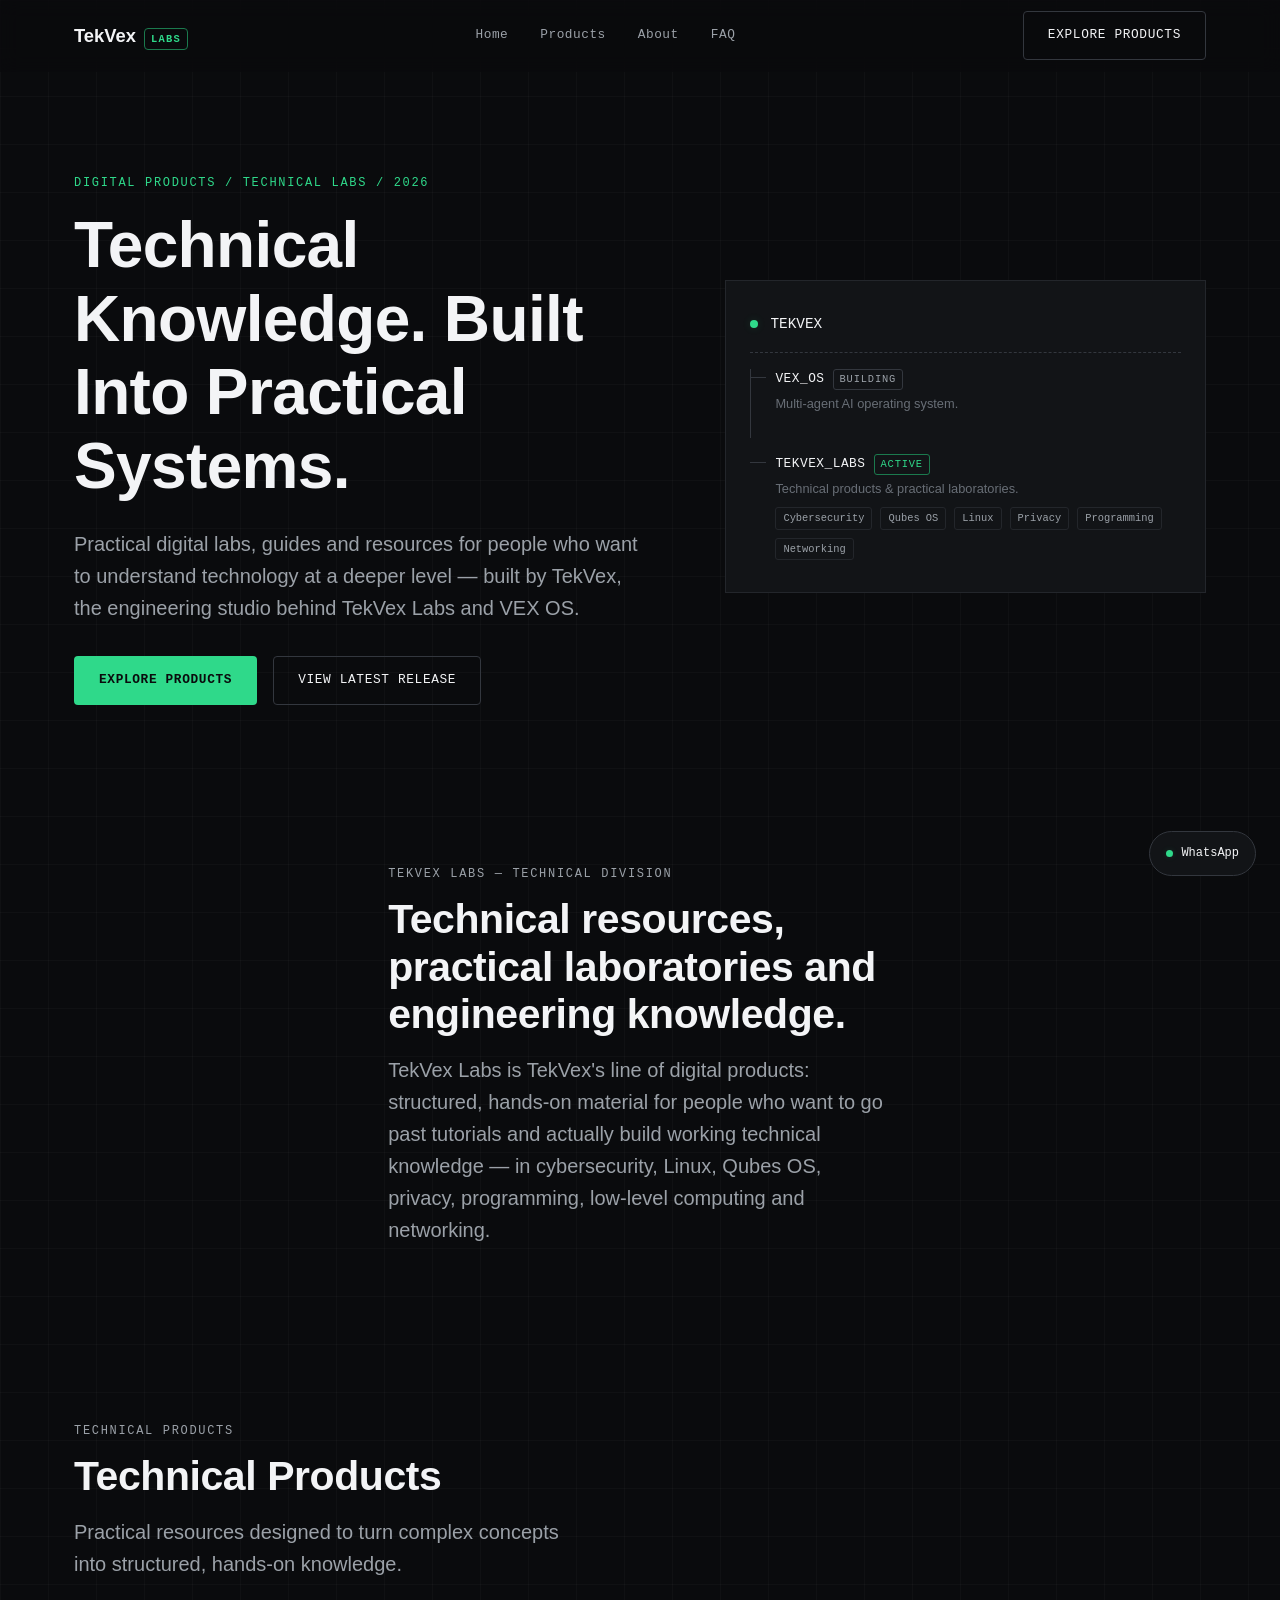
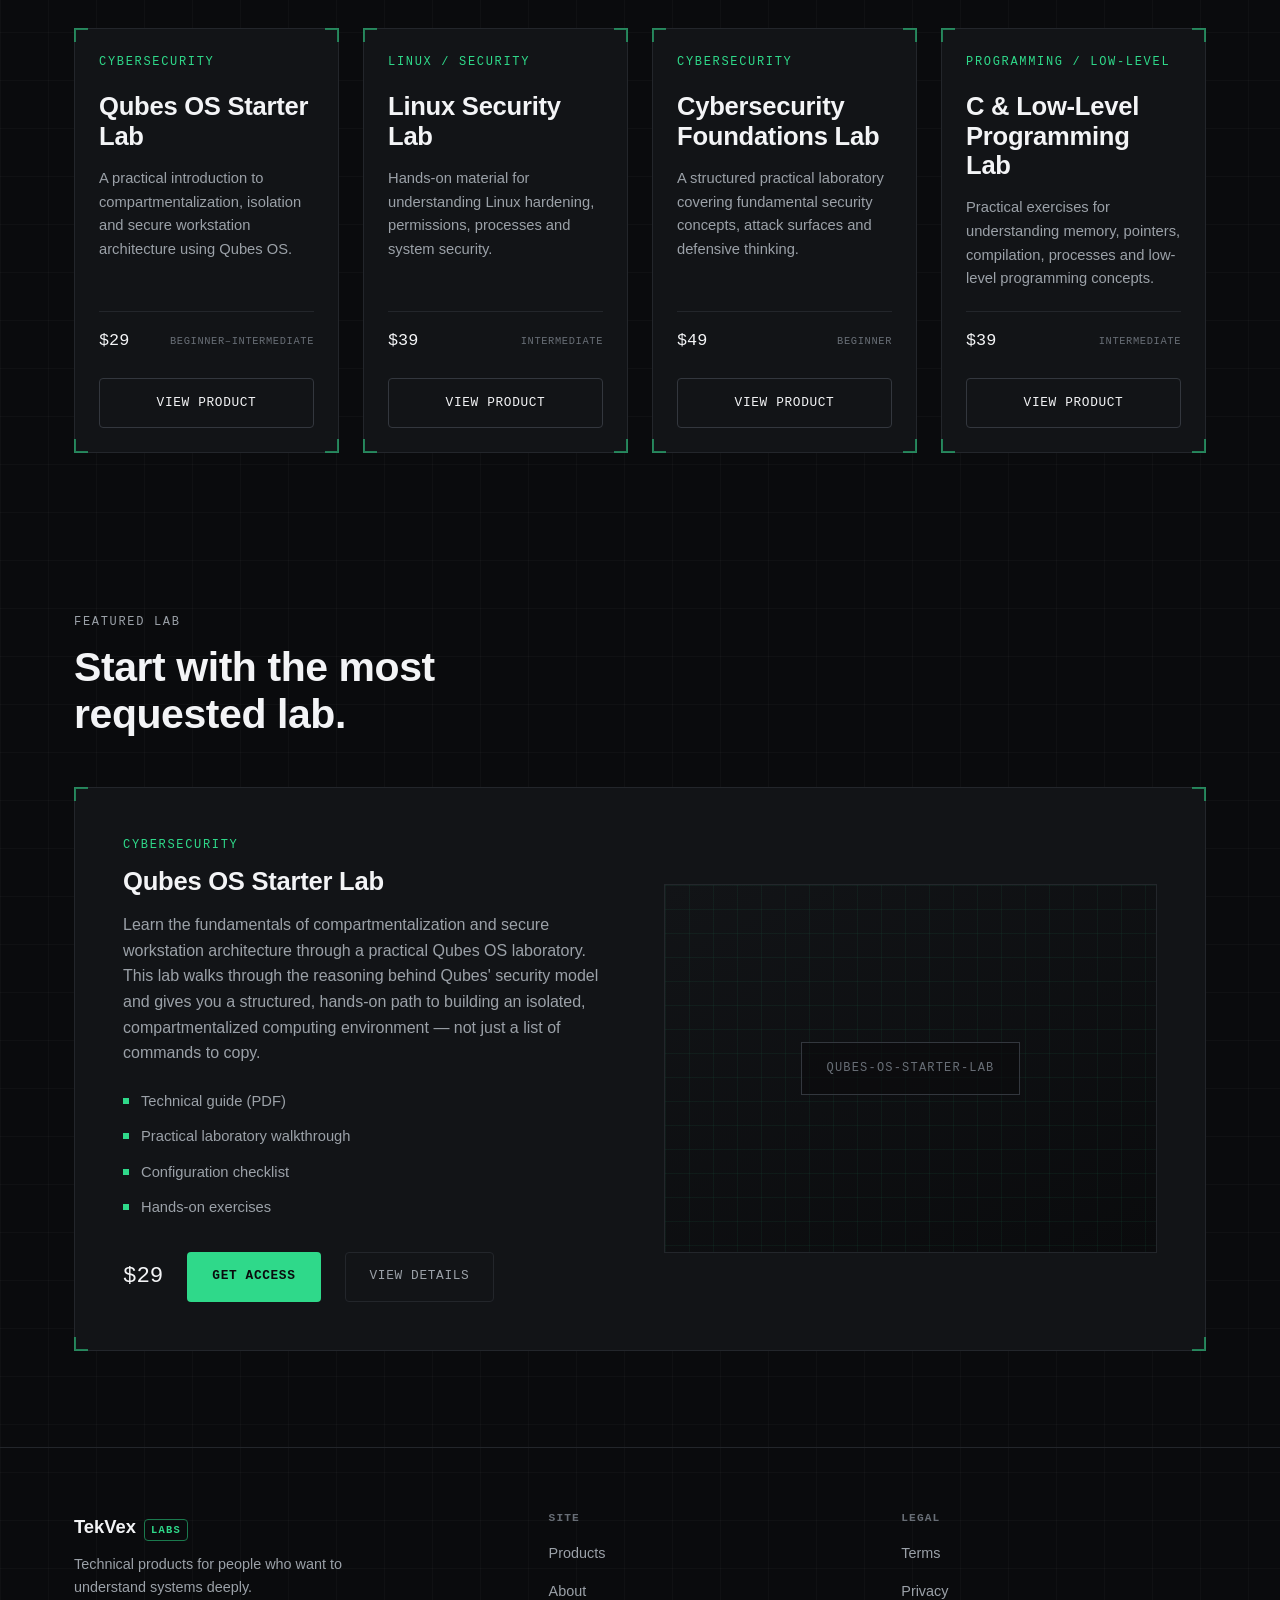
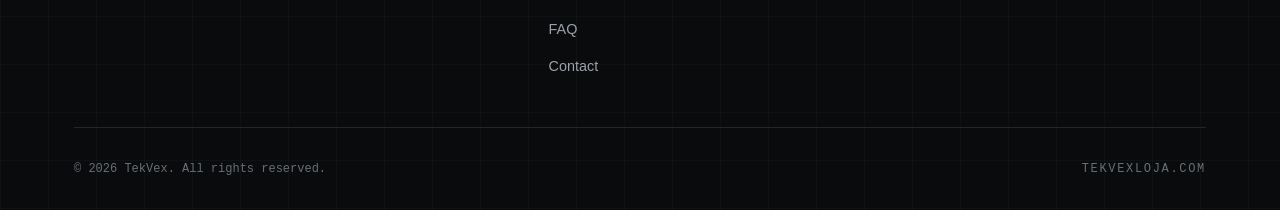
==== commit 9bc4b0e2: "security: add browser security policy" ====
--- a/index.html
+++ b/index.html
@@ -1,6 +1,10 @@
 <!DOCTYPE html>
 <html lang="en">
 <head>
+  <meta http-equiv="Content-Security-Policy" content="default-src 'self'; script-src 'self'; script-src-attr 'none'; style-src 'self' 'unsafe-inline' https://fonts.googleapis.com; font-src 'self' https://fonts.gstatic.com; img-src 'self' data: https:; connect-src 'self'; frame-src 'none'; object-src 'none'; base-uri 'self'; form-action 'self'; frame-ancestors 'none'; manifest-src 'self'; worker-src 'self'; upgrade-insecure-requests">
+  <meta name="referrer" content="strict-origin-when-cross-origin">
+  <meta http-equiv="X-Content-Type-Options" content="nosniff">
+  <meta name="permissions-policy" content="camera=(), microphone=(), geolocation=(), payment=()">
   <meta charset="UTF-8" />
   <meta name="viewport" content="width=device-width, initial-scale=1.0" />
   <title>TekVex — Technical Knowledge Built Into Practical Systems</title>
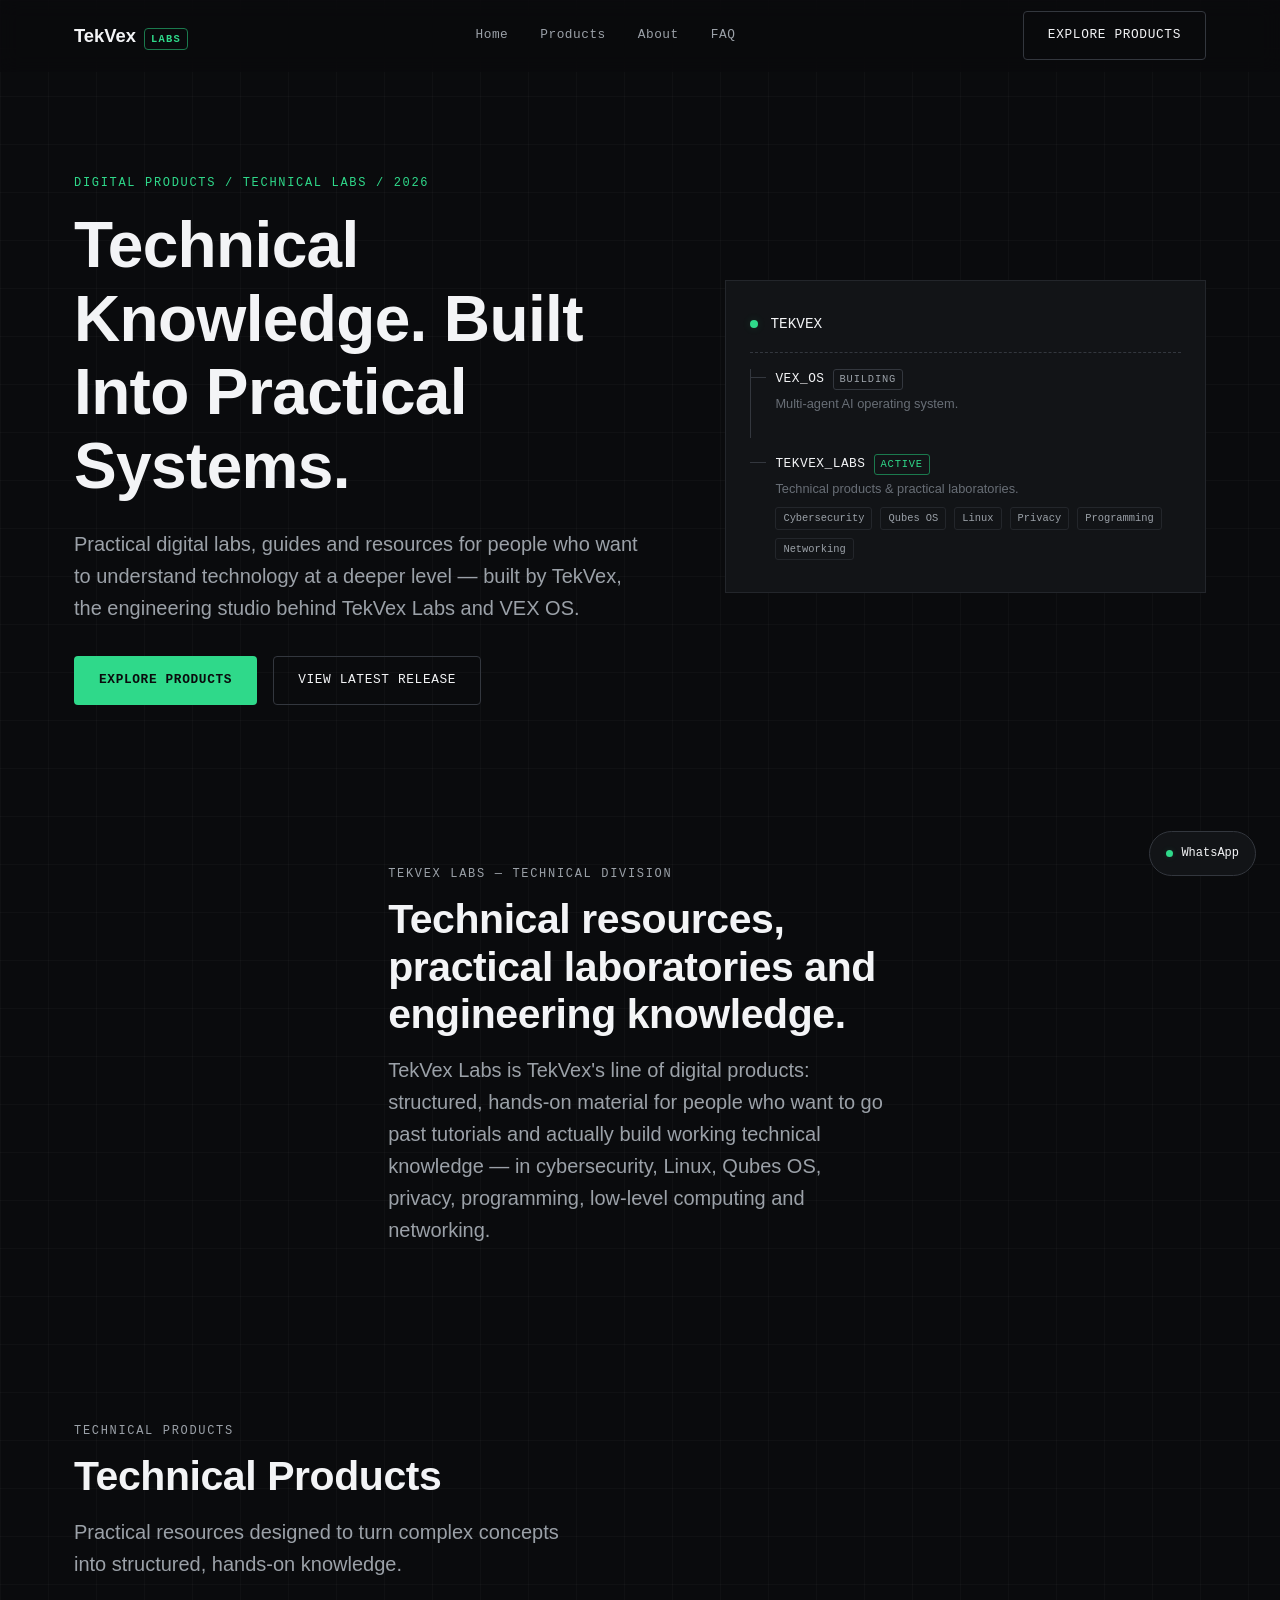
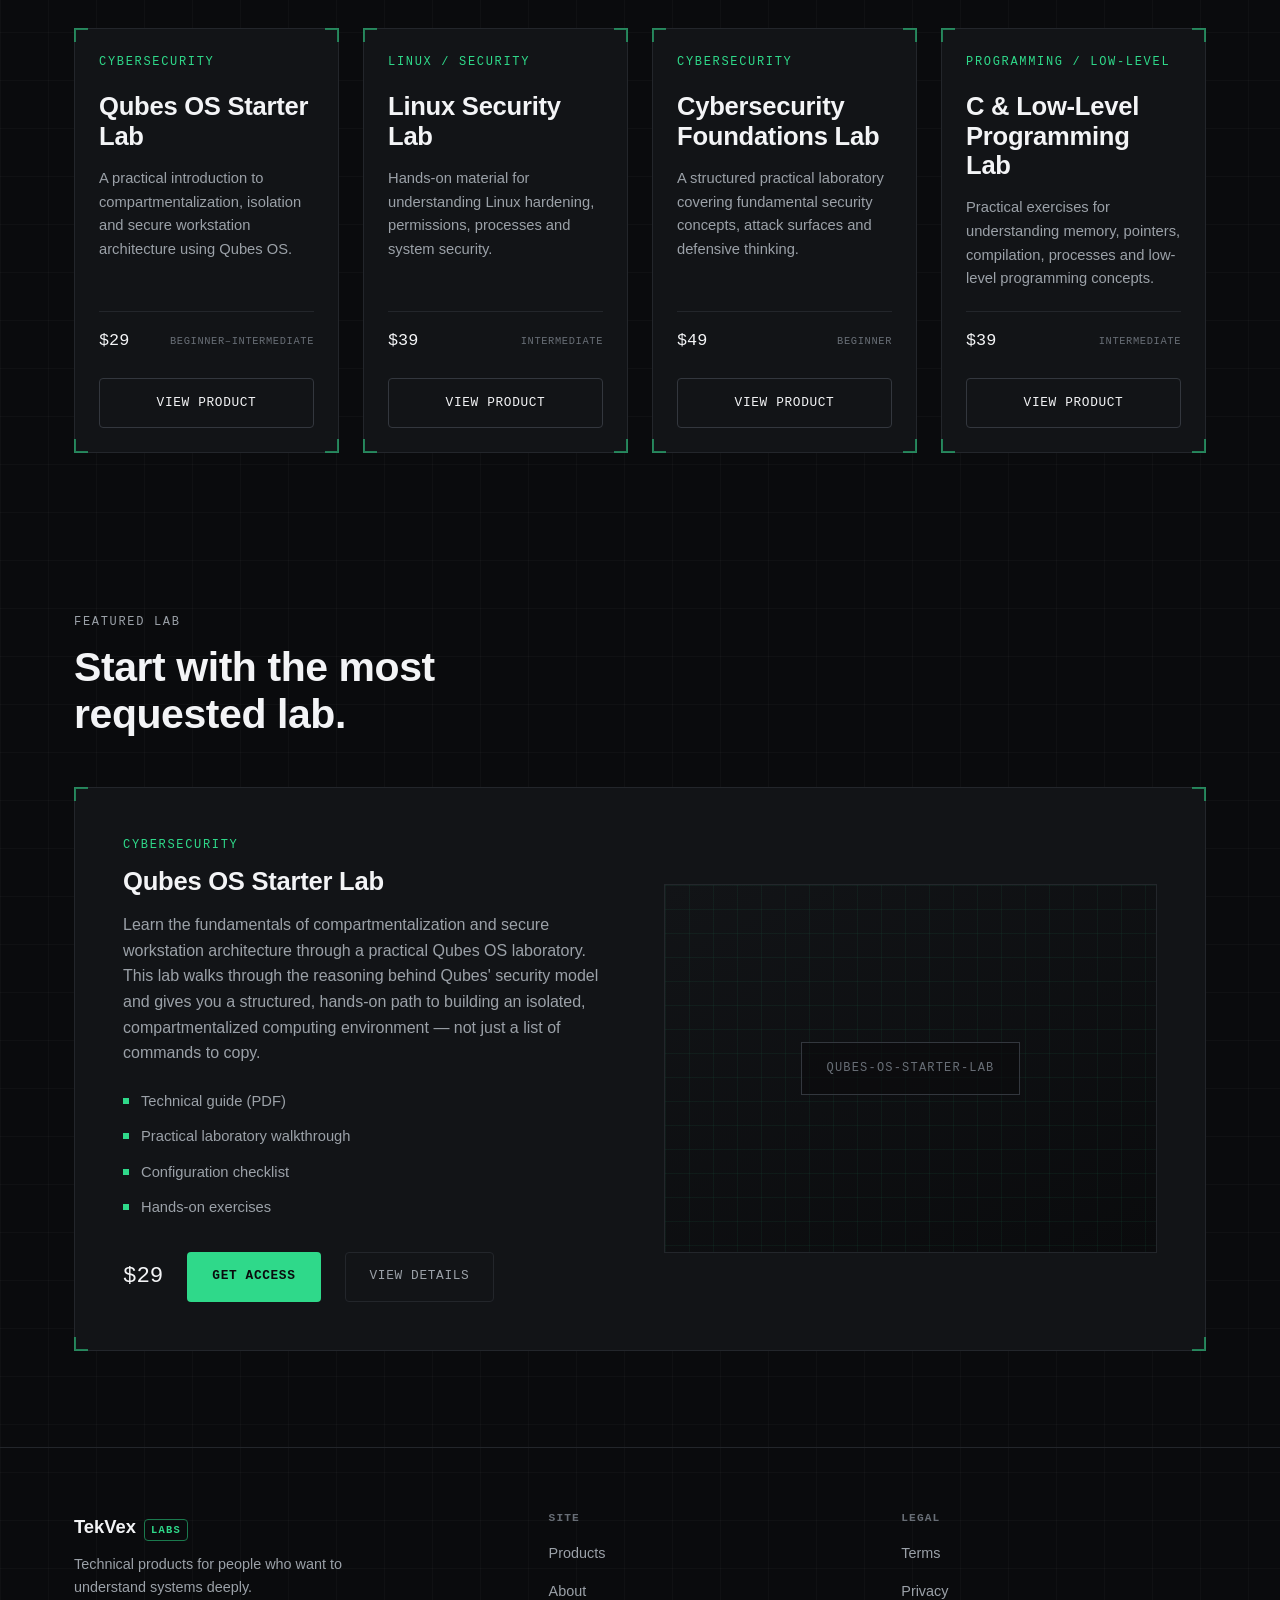
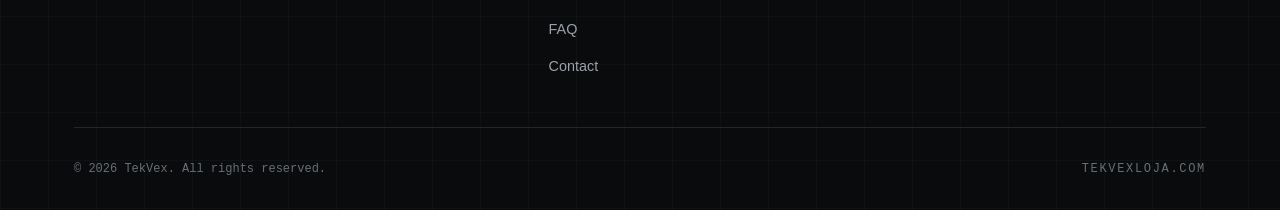
==== commit dcfb1598: "security: align scripts with strict CSP and server headers" ====
--- a/index.html
+++ b/index.html
@@ -3,7 +3,6 @@
 <head>
   <meta http-equiv="Content-Security-Policy" content="default-src 'self'; script-src 'self'; script-src-attr 'none'; style-src 'self' 'unsafe-inline' https://fonts.googleapis.com; font-src 'self' https://fonts.gstatic.com; img-src 'self' data: https:; connect-src 'self'; frame-src 'none'; object-src 'none'; base-uri 'self'; form-action 'self'; frame-ancestors 'none'; manifest-src 'self'; worker-src 'self'; upgrade-insecure-requests">
   <meta name="referrer" content="strict-origin-when-cross-origin">
-  <meta http-equiv="X-Content-Type-Options" content="nosniff">
   <meta name="permissions-policy" content="camera=(), microphone=(), geolocation=(), payment=()">
   <meta charset="UTF-8" />
   <meta name="viewport" content="width=device-width, initial-scale=1.0" />
